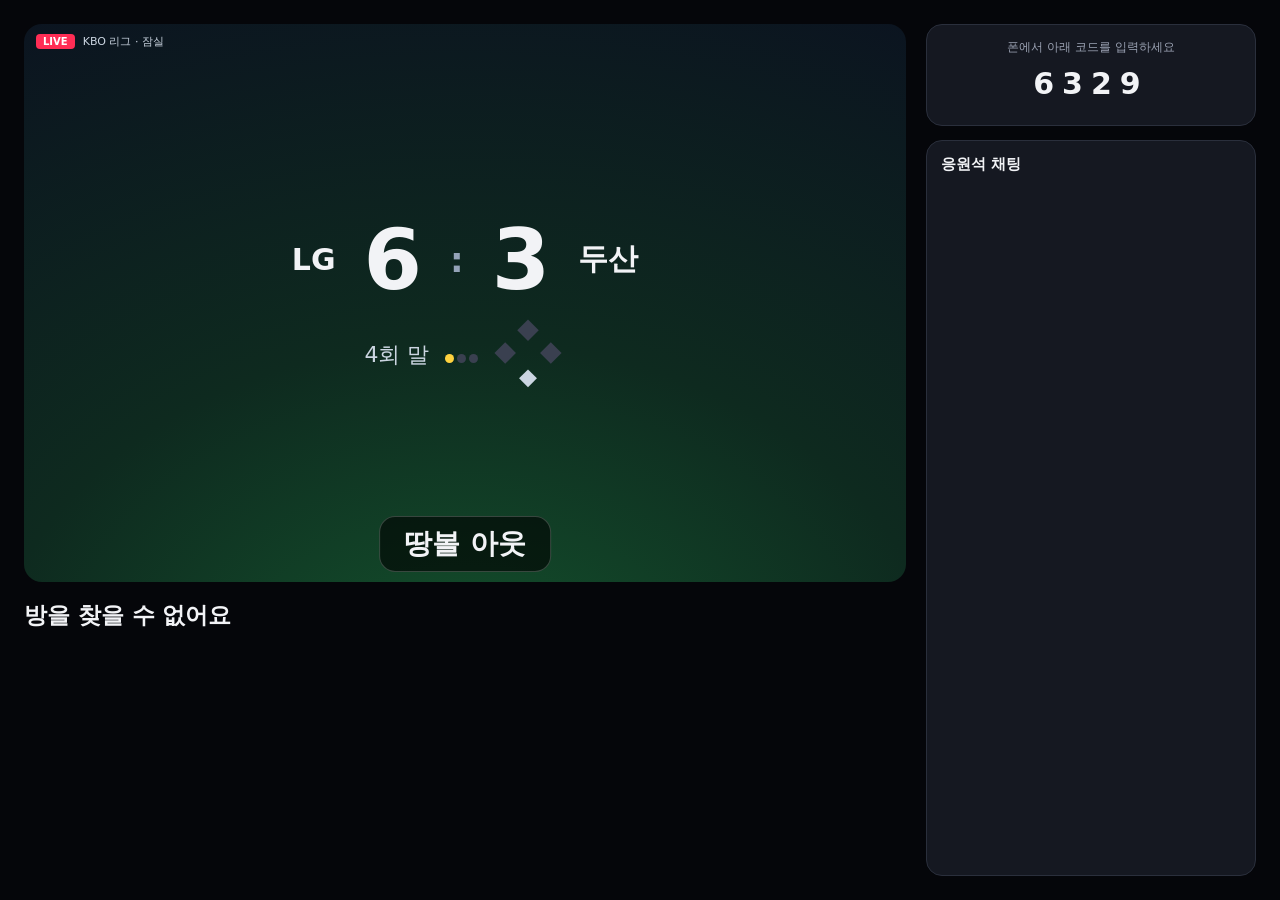
==== tv.html @ cc9726d5 "티빙 함께보기 프로토타입 소프트웨어공학 개인과제 To-Be 시스템(함께보기)의 동작하는 웹 프로토타입. - 방 생성·초대 링크·입장·경기 요약·채팅·승부예측·방 관리 - TV 화면" ====
<!doctype html>
<html lang="ko">
<head>
  <meta charset="utf-8">
  <meta name="viewport" content="width=device-width,initial-scale=1">
  <title>티빙 함께보기 · TV 화면</title>
  <link rel="stylesheet" href="css/style.css">
  <style>
    body { background: #05060a; }
    .tvwrap { min-height: 100vh; display: grid; grid-template-columns: 1fr 330px; gap: 20px; padding: 24px; }
    .tvmain .video { height: min(62vh, 560px); border-radius: 18px; }
    .tvmain .v-score { font-size: 34px; gap: 28px; }
    .tvmain .v-score b { font-size: 84px; }
    .tvmain .v-score .tn { font-size: 30px; }
    .tvmain .v-state { font-size: 22px; }
    .tvmain .diamond { width: 76px; height: 76px; }
    .tvmain .v-flash { font-size: 28px; padding: 8px 24px; }
    .tvside { display: flex; flex-direction: column; gap: 14px; }
    .tvcode { text-align: center; }
    .tvlog { flex: 1; overflow: hidden; display: flex; flex-direction: column; justify-content: flex-end; gap: 8px; }
    @media (max-width: 800px) { .tvwrap { grid-template-columns: 1fr; } }
  </style>
</head>
<body>
  <div class="tvwrap">
    <div class="tvmain">
      <div id="vid"></div>
      <h2 style="margin-top:18px" id="roomtitle"></h2>
      <p class="muted" id="roomsub"></p>
    </div>
    <div class="tvside">
      <div class="card tvcode" id="codebox"></div>
      <div class="card" style="flex:1;display:flex;flex-direction:column">
        <b style="margin-bottom:10px">응원석 채팅</b>
        <div class="tvlog" id="log"></div>
      </div>
    </div>
  </div>
  <div id="toasts" class="toasts"></div><div id="modal"></div>
  <script src="js/sim.js"></script>
  <script src="js/store.js"></script>
  <script src="js/ui.js"></script>
  <script src="js/tv.js"></script>
</body>
</html>
---- css/style.css ----
:root {
  --bg: #0d0f14; --bg2: #151821; --bg3: #1d212c; --line: #2a2f3c; --text: #f2f3f6; --muted: #9aa1b2;
  --red: #ff2d55; --red-d: #d81b41; --redt: rgba(255, 45, 85, .14); --blue: #4f8cff; --bluet: rgba(79, 140, 255, .14);
  --green: #1fc27a; --yellow: #ffd23f; --home: #ff4d7a; --away: #4f8cff;
  font-family: 'Malgun Gothic', 'Apple SD Gothic Neo', 'Noto Sans KR', system-ui, sans-serif;
}
* { box-sizing: border-box; -webkit-tap-highlight-color: transparent; }
html, body { margin: 0; height: 100%; background: #07080b; color: var(--text); font-size: 15px; }
button { font: inherit; color: inherit; cursor: pointer; border: 0; background: none; padding: 0; }
input, select { font: inherit; color: inherit; }
h1, h2, h3, h4, p { margin: 0; }
[hidden] { display: none !important; }

/* ---------- 무대(데스크톱: 안내 + 폰 + 도구) ---------- */
.stage { min-height: 100%; display: flex; justify-content: center; align-items: center; gap: 28px; padding: 16px; }
.side { width: 290px; max-height: calc(100vh - 32px); overflow: auto; font-size: 13px; color: var(--muted); }
.side h2 { color: var(--text); font-size: 18px; margin-bottom: 6px; }
.side h4 { color: var(--text); margin: 16px 0 6px; font-size: 13px; }
.side p, .side li { line-height: 1.6; }
.side ol { padding-left: 18px; margin: 6px 0; }
.side .tag { display: inline-block; padding: 1px 7px; border-radius: 10px; background: var(--redt); color: var(--red); font-size: 11px; font-weight: 700; margin-right: 4px; }
.tools { display: flex; flex-direction: column; gap: 8px; }
.tools .row { display: flex; gap: 6px; flex-wrap: wrap; }
.tools button { padding: 7px 10px; border-radius: 8px; background: var(--bg3); border: 1px solid var(--line); color: var(--text); font-size: 12px; }
.tools button.on { background: var(--red); border-color: var(--red); }
.tools button:hover { border-color: var(--red); }
.phone {
  position: relative; width: 390px; height: min(844px, calc(100vh - 32px)); flex: none;
  background: var(--bg); border-radius: 40px; border: 10px solid #000; box-shadow: 0 0 0 2px #2a2d36, 0 30px 80px rgba(0, 0, 0, .6);
  overflow: hidden; display: flex; flex-direction: column;
}
.phone::before { content: ''; position: absolute; top: 8px; left: 50%; transform: translateX(-50%); width: 90px; height: 6px; border-radius: 4px; background: #000; z-index: 50; }
.screen { flex: 1; overflow-y: auto; overflow-x: hidden; display: flex; flex-direction: column; padding-top: 14px; scrollbar-width: thin; }
.dev-toggle { display: none; position: fixed; right: 10px; top: 10px; z-index: 80; background: var(--bg3); border: 1px solid var(--line); border-radius: 18px; padding: 6px 12px; font-size: 12px; }
@media (max-width: 1060px) { .side { display: none; } .side.open { display: block; position: fixed; inset: 50px 10px 10px; width: auto; background: var(--bg2); z-index: 70; padding: 16px; border-radius: 12px; } .dev-toggle { display: block; } }
@media (max-width: 480px) {
  .stage { padding: 0; }
  .phone { width: 100vw; height: 100vh; border: 0; border-radius: 0; box-shadow: none; }
  .phone::before { display: none; }
  .screen { padding-top: 0; }
}

/* ---------- 공통 컴포넌트 ---------- */
.topbar { display: flex; align-items: center; gap: 8px; padding: 10px 14px; min-height: 48px; position: sticky; top: 0; background: var(--bg); z-index: 5; }
.topbar .tb-title { font-weight: 800; font-size: 17px; flex: 1; }
.topbar .tb-mid { flex: 1; display: flex; flex-direction: column; line-height: 1.25; }
.topbar small { color: var(--muted); font-size: 12px; }
.icon { min-width: 34px; height: 34px; border-radius: 10px; background: var(--bg3); font-size: 13px; padding: 0 8px; display: inline-flex; align-items: center; justify-content: center; }
.icon.back { font-size: 20px; background: none; }
.chipuser { font-size: 12px; background: var(--bg3); border: 1px solid var(--line); padding: 5px 10px; border-radius: 16px; }
.btn { display: inline-flex; align-items: center; justify-content: center; gap: 6px; padding: 12px 16px; border-radius: 12px; font-weight: 700; background: var(--bg3); border: 1px solid var(--line); }
.btn.primary { background: var(--red); border-color: var(--red); color: #fff; }
.btn.primary:active { background: var(--red-d); }
.btn.dark { background: #fff; color: #111; border-color: #fff; }
.btn.danger { border-color: var(--red); color: var(--red); background: transparent; }
.btn.sm { padding: 6px 10px; font-size: 12px; border-radius: 8px; }
.btn.block { display: flex; width: 100%; }
.btn:disabled { opacity: .4; cursor: not-allowed; }
.card { background: var(--bg2); border: 1px solid var(--line); border-radius: 16px; padding: 14px; }
.card.red { background: var(--redt); border-color: rgba(255, 45, 85, .35); }
.card.blue { background: var(--bluet); border-color: rgba(79, 140, 255, .35); }
.pad { padding: 0 14px 14px; display: flex; flex-direction: column; gap: 12px; }
.muted { color: var(--muted); }
.small { font-size: 12px; }
.red { color: var(--red); }
.row { display: flex; align-items: center; gap: 8px; }
.row.sb { justify-content: space-between; }
.grow { flex: 1; }
.badge { display: inline-block; padding: 2px 8px; border-radius: 10px; font-size: 11px; font-weight: 700; background: var(--bg3); color: var(--muted); }
.badge.home { background: rgba(255, 77, 122, .18); color: var(--home); }
.badge.away { background: rgba(79, 140, 255, .18); color: var(--away); }
.badge.red { background: var(--redt); color: var(--red); }
.badge.green { background: rgba(31, 194, 122, .16); color: var(--green); }
.new { font-style: normal; font-size: 9px; background: var(--red); color: #fff; border-radius: 6px; padding: 1px 5px; margin-left: 4px; vertical-align: 2px; }
.tabs { display: flex; border-bottom: 1px solid var(--line); margin-top: 4px; }
.tabs button { flex: 1; padding: 11px 4px; color: var(--muted); font-weight: 700; border-bottom: 2px solid transparent; font-size: 14px; }
.tabs button.active { color: var(--red); border-bottom-color: var(--red); }
.panel { padding: 14px; display: flex; flex-direction: column; gap: 12px; flex: 1; min-height: 0; }
.field label { display: block; font-size: 12px; color: var(--muted); margin-bottom: 6px; }
.field input[type=text], .field select, .input {
  width: 100%; padding: 12px; border-radius: 12px; background: var(--bg2); border: 1px solid var(--line); outline: none;
}
.field input:focus, .input:focus { border-color: var(--red); }
.chips { display: flex; gap: 8px; }
.chipbtn { flex: 1; padding: 11px; border-radius: 12px; background: var(--bg2); border: 1px solid var(--line); font-weight: 700; }
.chipbtn.sel { background: var(--redt); border-color: var(--red); color: #fff; }
.switch { position: relative; width: 46px; height: 26px; border-radius: 13px; background: #3a4050; flex: none; transition: .15s; }
.switch::after { content: ''; position: absolute; top: 3px; left: 3px; width: 20px; height: 20px; border-radius: 50%; background: #fff; transition: .15s; }
.switch.on { background: var(--red); }
.switch.on::after { left: 23px; }
.list { display: flex; flex-direction: column; gap: 8px; }
.item { display: flex; align-items: center; gap: 10px; padding: 11px 12px; background: var(--bg2); border: 1px solid var(--line); border-radius: 12px; }
.sep { height: 1px; background: var(--line); margin: 2px 0; }
.empty { text-align: center; color: var(--muted); padding: 22px 8px; font-size: 13px; }

/* ---------- 영상(중계) ---------- */
.video { position: relative; height: 188px; background: radial-gradient(120% 140% at 50% 120%, #14532d 0%, #0e2a1f 45%, #0b1220 100%); display: flex; flex-direction: column; justify-content: center; align-items: center; gap: 6px; overflow: hidden; flex: none; }
.video.compact { height: 134px; padding-top: 18px; }
.video .v-top { position: absolute; top: 10px; left: 12px; right: 12px; display: flex; gap: 8px; align-items: center; font-size: 11px; color: #cbd5e1; }
.live { background: var(--red); color: #fff; font-weight: 800; font-size: 10px; padding: 2px 7px; border-radius: 4px; }
.v-score { display: flex; align-items: center; gap: 14px; font-size: 18px; font-weight: 800; }
.v-score b { font-size: 34px; min-width: 22px; text-align: center; }
.v-score .tn { font-size: 15px; }
.v-score .vs { color: #94a3b8; }
.video.compact .v-score b { font-size: 24px; }
.v-state { display: flex; align-items: center; gap: 12px; color: #cbd5e1; font-size: 13px; }
.diamond { width: 40px; height: 40px; }
.outs i { display: inline-block; width: 9px; height: 9px; border-radius: 50%; background: #3a4050; margin-left: 3px; }
.outs i.on { background: var(--yellow); }
.v-flash { position: absolute; bottom: 10px; left: 50%; transform: translateX(-50%); padding: 5px 14px; border-radius: 16px; font-weight: 800; background: rgba(0, 0, 0, .6); border: 1px solid #fff3; animation: pop .35s ease; white-space: nowrap; }
.v-flash.hr { background: var(--red); border-color: var(--red); }
.v-auto { margin-left: auto; color: var(--yellow); }
@keyframes pop { from { transform: translateX(-50%) scale(.7); opacity: 0; } to { transform: translateX(-50%) scale(1); opacity: 1; } }
.tvbar { background: var(--bg2); border-bottom: 1px solid var(--line); padding: 8px 14px; display: flex; align-items: center; gap: 8px; font-size: 13px; }
.dot { width: 9px; height: 9px; border-radius: 50%; background: var(--green); flex: none; }
.dot.off { background: #555b6b; }
.banner { padding: 8px 14px; font-size: 12.5px; background: var(--bluet); color: #cfe0ff; border-bottom: 1px solid rgba(79, 140, 255, .3); }
.banner.warn { background: rgba(255, 210, 63, .12); color: #ffe48a; border-color: rgba(255, 210, 63, .3); }
.banner.err { background: var(--redt); color: #ffb3c1; border-color: rgba(255, 45, 85, .3); }

/* ---------- 채팅 ---------- */
.chatbox { flex: 1; min-height: 120px; overflow-y: auto; display: flex; flex-direction: column; gap: 8px; padding-right: 2px; }
.msg { max-width: 82%; display: flex; flex-direction: column; gap: 2px; }
.msg.me { align-self: flex-end; align-items: flex-end; }
.msg .who { font-size: 11px; color: var(--muted); display: flex; gap: 6px; align-items: center; }
.msg .bubble { background: var(--bg3); padding: 8px 12px; border-radius: 14px; line-height: 1.4; word-break: break-word; }
.msg.me .bubble { background: var(--red); color: #fff; }
.msg .flag { color: var(--muted); font-size: 11px; opacity: .6; }
.msg .flag:hover { opacity: 1; color: var(--red); }
.sys { align-self: center; font-size: 11.5px; color: var(--muted); background: var(--bg2); padding: 3px 10px; border-radius: 10px; }
.chatform { display: flex; gap: 8px; }
.chatform input { flex: 1; padding: 11px 14px; border-radius: 22px; background: var(--bg2); border: 1px solid var(--line); outline: none; }
.chatform input:focus { border-color: var(--red); }

/* ---------- 예측 ---------- */
.choices { display: grid; grid-template-columns: 1fr 1fr; gap: 8px; }
.choice { padding: 14px 8px; border-radius: 12px; background: var(--bg2); border: 1px solid var(--line); font-weight: 700; }
.choice.sel { background: var(--redt); border-color: var(--red); }
.choice:disabled { opacity: .55; cursor: default; }
.timer { background: var(--redt); color: var(--red); font-weight: 800; border-radius: 14px; padding: 3px 10px; font-size: 13px; }
.rank { display: flex; align-items: center; gap: 10px; padding: 9px 12px; border-radius: 10px; background: var(--bg2); }
.rank.me { background: var(--redt); }
.rank .n { width: 20px; font-weight: 800; color: var(--red); }

/* ---------- 모달·토스트 ---------- */
.toasts { position: absolute; top: 22px; left: 12px; right: 12px; display: flex; flex-direction: column; gap: 6px; z-index: 90; pointer-events: none; }
.toast { background: rgba(30, 34, 44, .96); border: 1px solid var(--line); border-radius: 12px; padding: 10px 14px; font-size: 13px; text-align: center; animation: slidein .25s ease; box-shadow: 0 6px 20px #0008; }
@keyframes slidein { from { transform: translateY(-14px); opacity: 0; } to { transform: none; opacity: 1; } }
.modal-root { position: absolute; inset: 0; z-index: 85; pointer-events: none; }
.modal-bg { position: absolute; inset: 0; background: rgba(0, 0, 0, .62); display: flex; align-items: flex-end; pointer-events: auto; }
.modal { width: 100%; background: var(--bg2); border-radius: 22px 22px 0 0; padding: 18px 16px 22px; display: flex; flex-direction: column; gap: 12px; max-height: 88%; overflow-y: auto; animation: up .22s ease; }
.modal.center { margin: auto 16px; width: auto; border-radius: 20px; }
.modal-bg.mid { align-items: center; }
@keyframes up { from { transform: translateY(40px); opacity: 0; } to { transform: none; opacity: 1; } }
.radio { display: flex; align-items: center; gap: 10px; padding: 11px 12px; border-radius: 12px; background: var(--bg3); border: 1px solid var(--line); width: 100%; text-align: left; }
.radio.sel { border-color: var(--red); background: var(--redt); }
.radio .r { width: 16px; height: 16px; border-radius: 50%; border: 2px solid #667; flex: none; }
.radio.sel .r { border-color: var(--red); background: radial-gradient(var(--red) 45%, transparent 50%); }

/* ---------- 화면별 ---------- */
.hero { text-align: center; padding: 18px 14px 4px; }
.hero h2 { font-size: 20px; margin: 8px 0 4px; }
.pill { display: inline-block; background: var(--redt); color: var(--red); font-weight: 800; padding: 4px 12px; border-radius: 14px; font-size: 12px; }
.linkbox { display: flex; align-items: center; gap: 8px; background: var(--bg3); border: 1px dashed #556; border-radius: 12px; padding: 12px; }
.linkbox code { flex: 1; font-size: 14px; font-weight: 700; word-break: break-all; }
.bar { height: 10px; border-radius: 6px; background: var(--bg3); overflow: hidden; display: flex; }
.bar i { display: block; height: 100%; }
.timeline { display: flex; flex-direction: column; gap: 8px; }
.tl { display: flex; gap: 10px; align-items: center; }
.tl .t { width: 52px; color: var(--red); font-weight: 800; font-size: 12.5px; flex: none; }
.clip { display: flex; gap: 12px; align-items: center; padding: 10px; background: var(--bg2); border: 1px solid var(--line); border-radius: 12px; width: 100%; text-align: left; }
.clip .th { width: 86px; height: 54px; border-radius: 8px; background: linear-gradient(135deg, #14532d, #0b1220); display: flex; align-items: center; justify-content: center; font-size: 20px; flex: none; }
.code { font-size: 30px; letter-spacing: 8px; font-weight: 800; text-align: center; padding: 10px; }
.table { width: 100%; border-collapse: collapse; font-size: 13px; }
.table th, .table td { text-align: left; padding: 8px 10px; border-bottom: 1px solid var(--line); }
.table th { color: var(--muted); font-weight: 600; }
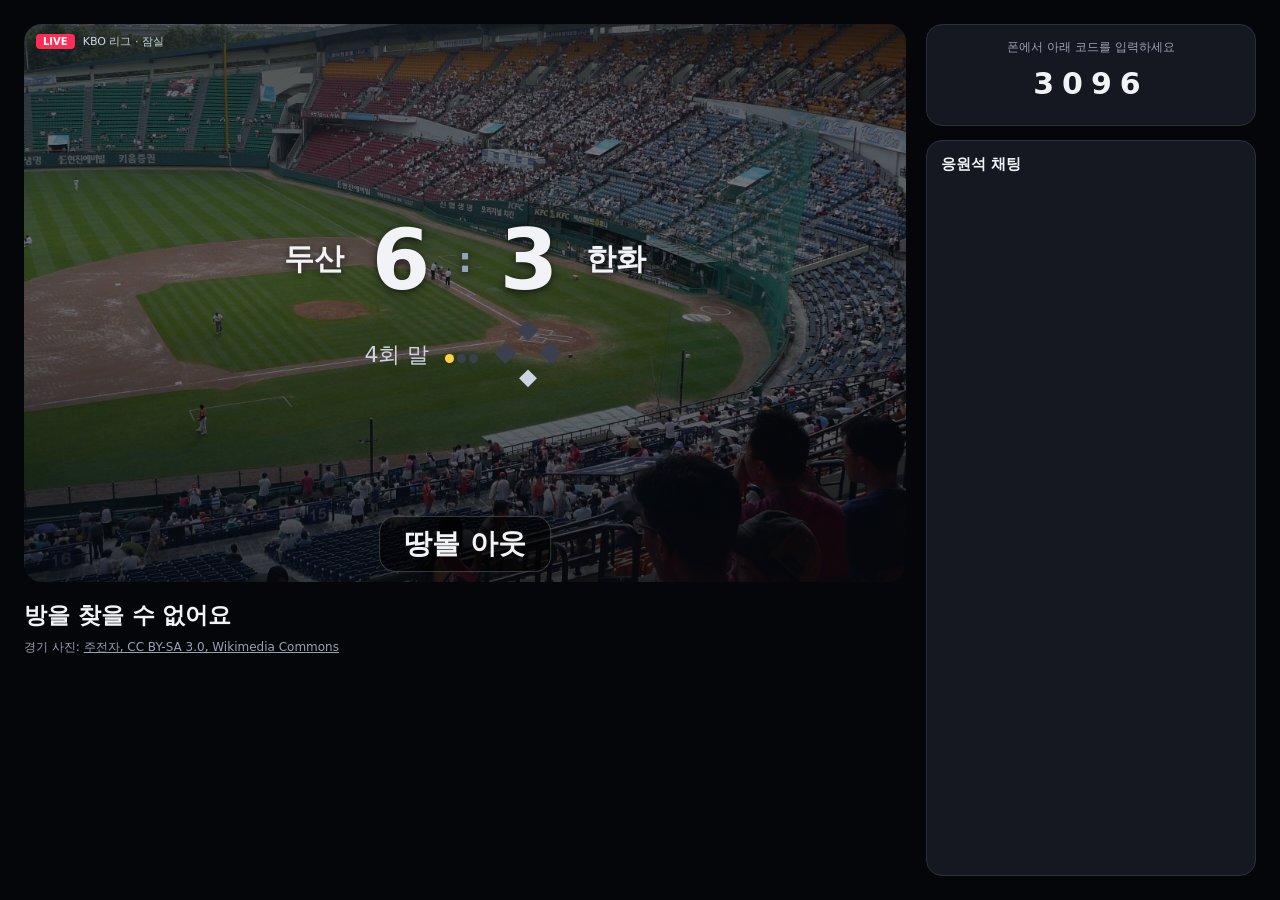
==== commit b4a22123: "경기를 두산 vs 한화로 변경하고 실제 경기 사진 적용, 승부처 예측 이벤트·자동 채팅 보강 - 중계 화면 배경에 잠실 두산 vs 한화 경기 사진(CC BY-SA 3.0, Wiki" ====
--- a/tv.html
+++ b/tv.html
@@ -27,6 +27,7 @@
       <div id="vid"></div>
       <h2 style="margin-top:18px" id="roomtitle"></h2>
       <p class="muted" id="roomsub"></p>
+      <p class="muted small" style="margin-top:8px">경기 사진: <a href="https://commons.wikimedia.org/wiki/File:Jamsil_Baseball_Stadium.jpg" target="_blank" rel="noopener" style="color:inherit">주전자, CC BY-SA 3.0, Wikimedia Commons</a></p>
     </div>
     <div class="tvside">
       <div class="card tvcode" id="codebox"></div>
--- a/css/style.css
+++ b/css/style.css
@@ -1,7 +1,7 @@
 :root {
   --bg: #0d0f14; --bg2: #151821; --bg3: #1d212c; --line: #2a2f3c; --text: #f2f3f6; --muted: #9aa1b2;
   --red: #ff2d55; --red-d: #d81b41; --redt: rgba(255, 45, 85, .14); --blue: #4f8cff; --bluet: rgba(79, 140, 255, .14);
-  --green: #1fc27a; --yellow: #ffd23f; --home: #ff4d7a; --away: #4f8cff;
+  --green: #1fc27a; --yellow: #ffd23f; --home: #7a86ff; --away: #ff8a2b;
   font-family: 'Malgun Gothic', 'Apple SD Gothic Neo', 'Noto Sans KR', system-ui, sans-serif;
 }
 * { box-sizing: border-box; -webkit-tap-highlight-color: transparent; }
@@ -67,8 +67,8 @@
 .row.sb { justify-content: space-between; }
 .grow { flex: 1; }
 .badge { display: inline-block; padding: 2px 8px; border-radius: 10px; font-size: 11px; font-weight: 700; background: var(--bg3); color: var(--muted); }
-.badge.home { background: rgba(255, 77, 122, .18); color: var(--home); }
-.badge.away { background: rgba(79, 140, 255, .18); color: var(--away); }
+.badge.home { background: rgba(122, 134, 255, .2); color: var(--home); }
+.badge.away { background: rgba(255, 138, 43, .2); color: var(--away); }
 .badge.red { background: var(--redt); color: var(--red); }
 .badge.green { background: rgba(31, 194, 122, .16); color: var(--green); }
 .new { font-style: normal; font-size: 9px; background: var(--red); color: #fff; border-radius: 6px; padding: 1px 5px; margin-left: 4px; vertical-align: 2px; }
@@ -94,11 +94,11 @@
 .empty { text-align: center; color: var(--muted); padding: 22px 8px; font-size: 13px; }
 
 /* ---------- 영상(중계) ---------- */
-.video { position: relative; height: 188px; background: radial-gradient(120% 140% at 50% 120%, #14532d 0%, #0e2a1f 45%, #0b1220 100%); display: flex; flex-direction: column; justify-content: center; align-items: center; gap: 6px; overflow: hidden; flex: none; }
+.video { position: relative; height: 188px; background: linear-gradient(180deg, rgba(5, 8, 15, .62) 0%, rgba(5, 8, 15, .5) 45%, rgba(5, 8, 15, .78) 100%), url('../assets/game.jpg') center 58% / cover no-repeat, #0e2a1f; display: flex; flex-direction: column; justify-content: center; align-items: center; gap: 6px; overflow: hidden; flex: none; }
 .video.compact { height: 134px; padding-top: 18px; }
 .video .v-top { position: absolute; top: 10px; left: 12px; right: 12px; display: flex; gap: 8px; align-items: center; font-size: 11px; color: #cbd5e1; }
 .live { background: var(--red); color: #fff; font-weight: 800; font-size: 10px; padding: 2px 7px; border-radius: 4px; }
-.v-score { display: flex; align-items: center; gap: 14px; font-size: 18px; font-weight: 800; }
+.v-score { display: flex; align-items: center; gap: 14px; font-size: 18px; font-weight: 800; text-shadow: 0 2px 8px rgba(0, 0, 0, .7); }
 .v-score b { font-size: 34px; min-width: 22px; text-align: center; }
 .v-score .tn { font-size: 15px; }
 .v-score .vs { color: #94a3b8; }
@@ -169,8 +169,13 @@
 .tl { display: flex; gap: 10px; align-items: center; }
 .tl .t { width: 52px; color: var(--red); font-weight: 800; font-size: 12.5px; flex: none; }
 .clip { display: flex; gap: 12px; align-items: center; padding: 10px; background: var(--bg2); border: 1px solid var(--line); border-radius: 12px; width: 100%; text-align: left; }
-.clip .th { width: 86px; height: 54px; border-radius: 8px; background: linear-gradient(135deg, #14532d, #0b1220); display: flex; align-items: center; justify-content: center; font-size: 20px; flex: none; }
+.clip .th { width: 86px; height: 54px; border-radius: 8px; background: linear-gradient(rgba(5, 8, 15, .45), rgba(5, 8, 15, .45)), url('../assets/game.jpg') center / cover; display: flex; align-items: center; justify-content: center; font-size: 20px; flex: none; }
 .code { font-size: 30px; letter-spacing: 8px; font-weight: 800; text-align: center; padding: 10px; }
 .table { width: 100%; border-collapse: collapse; font-size: 13px; }
 .table th, .table td { text-align: left; padding: 8px 10px; border-bottom: 1px solid var(--line); }
 .table th { color: var(--muted); font-weight: 600; }
+
+.clutch { margin-left: auto; background: var(--red); color: #fff; font-weight: 800; font-size: 10.5px; padding: 2px 8px; border-radius: 10px; animation: pulse 1.1s infinite; }
+@keyframes pulse { 0%, 100% { opacity: 1; } 50% { opacity: .55; } }
+.event { background: linear-gradient(135deg, rgba(255, 45, 85, .22), rgba(255, 138, 43, .16)); border: 1px solid rgba(255, 45, 85, .5); border-radius: 16px; padding: 14px; }
+.event .tag { display: inline-block; background: var(--red); color: #fff; font-weight: 800; font-size: 11px; padding: 2px 9px; border-radius: 10px; margin-bottom: 6px; }
